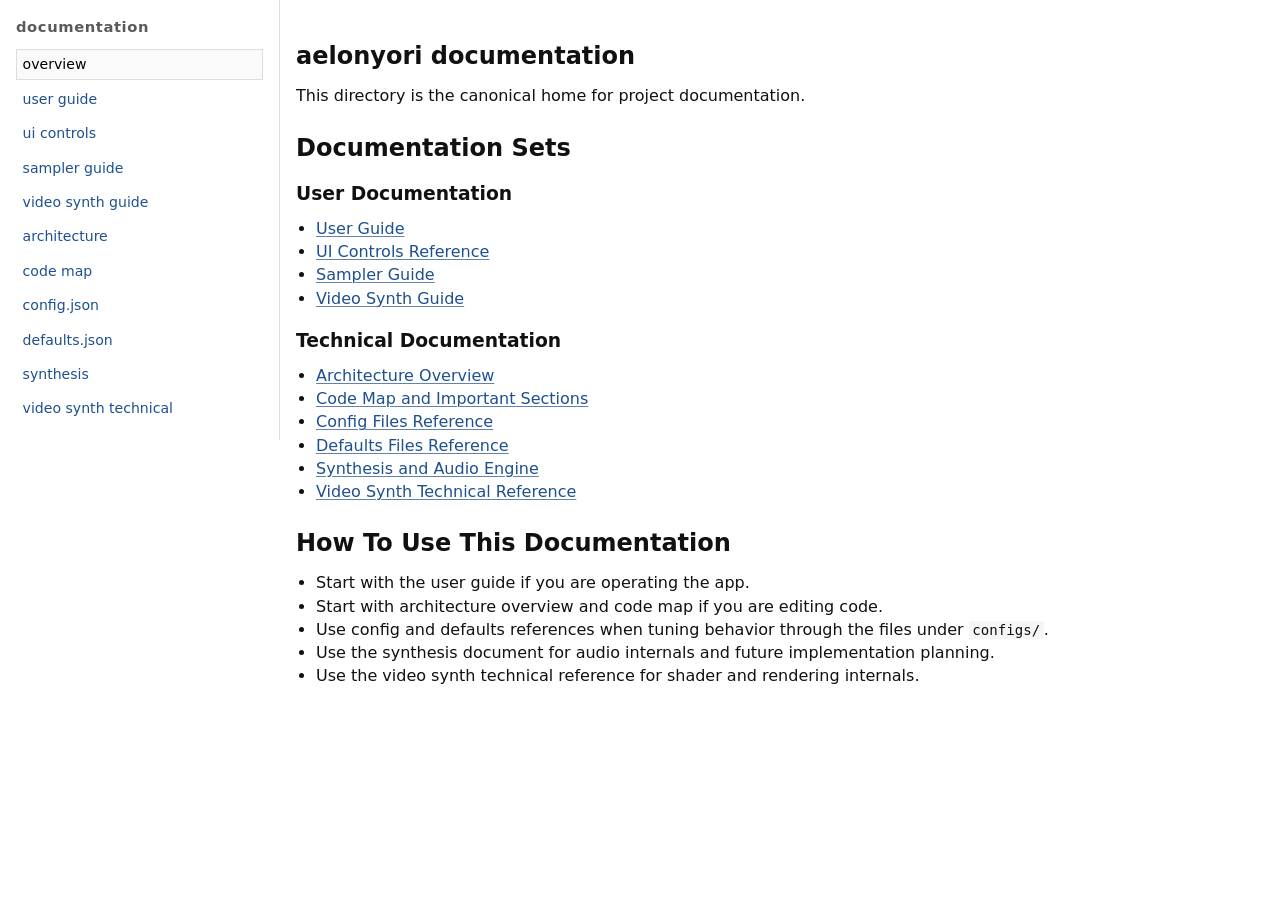
==== docs/index.html @ 9bd661e8 "video synth improvements; add documentation link; add default/config json for all modes" ====
<!doctype html>
<html lang="en">
<head>
  <meta charset="utf-8" />
  <meta name="viewport" content="width=device-width,initial-scale=1" />
  <title>aelonyori docs</title>
  <style>
    :root {
      --bg: #ffffff;
      --fg: #111111;
      --muted: #5a5a5a;
      --line: #dddddd;
      --accent: #000000;
      --surface: #fafafa;
      --link: #1e4f8f;
      --link-visited: #5f4f8f;
      --code-bg: #f6f6f6;
      --maxw: 980px;
      --sidebar: 280px;
    }

    * { box-sizing: border-box; }

    body {
      margin: 0;
      background: var(--bg);
      color: var(--fg);
      font-family: ui-sans-serif, system-ui, -apple-system, "Segoe UI", sans-serif;
      line-height: 1.45;
    }

    .layout {
      min-height: 100vh;
      display: grid;
      grid-template-columns: minmax(220px, var(--sidebar)) minmax(0, 1fr);
    }

    .nav {
      border-right: 1px solid var(--line);
      padding: 1rem;
      position: sticky;
      top: 0;
      align-self: start;
      max-height: 100vh;
      overflow: auto;
    }

    .nav h1 {
      margin: 0 0 0.75rem;
      font-size: 0.92rem;
      letter-spacing: 0.04em;
      text-transform: lowercase;
      color: var(--muted);
    }

    .nav ul {
      margin: 0;
      padding: 0;
      list-style: none;
      display: grid;
      gap: 0.25rem;
    }

    .nav a {
      text-decoration: none;
      font-size: 0.88rem;
      padding: 0.25rem 0.35rem;
      border: 1px solid transparent;
      display: block;
    }

    .nav a:link {
      color: var(--link);
    }

    .nav a:visited {
      color: var(--link-visited);
    }

    .nav a:hover,
    .nav a[aria-current="page"] {
      border-color: var(--line);
      color: var(--accent);
      background: var(--surface);
    }

    .nav a:hover,
    .nav a:focus-visible {
      font-weight: 700;
    }

    .nav a:focus-visible {
      outline: 2px solid var(--line);
      outline-offset: 2px;
    }

    main {
      min-width: 0;
      padding: 1rem;
    }

    .doc {
      margin: 0 auto;
      max-width: var(--maxw);
      overflow-wrap: anywhere;
    }

    .doc h1,
    .doc h2,
    .doc h3,
    .doc h4 {
      line-height: 1.2;
      margin: 1.1em 0 0.55em;
    }

    .doc p,
    .doc ul,
    .doc ol,
    .doc table,
    .doc pre,
    .doc blockquote {
      margin: 0.7rem 0;
    }

    .doc ul,
    .doc ol {
      padding-left: 1.25rem;
    }

    .doc code {
      font-family: ui-monospace, SFMono-Regular, Menlo, Monaco, Consolas, monospace;
      font-size: 0.88em;
      background: var(--code-bg);
      padding: 0.08rem 0.22rem;
    }

    .doc pre {
      background: var(--code-bg);
      border: 1px solid var(--line);
      padding: 0.6rem;
      overflow: auto;
    }

    .doc pre code {
      background: transparent;
      padding: 0;
    }

    .doc blockquote {
      border-left: 3px solid var(--line);
      color: var(--muted);
      padding-left: 0.75rem;
    }

    .doc table {
      border-collapse: collapse;
      width: 100%;
      max-width: 100%;
      display: block;
      overflow: auto;
    }

    .doc a:link {
      color: var(--link);
      text-decoration-color: color-mix(in srgb, var(--link) 70%, transparent);
      text-underline-offset: 0.12em;
      text-decoration-thickness: 0.09em;
    }

    .doc a:visited {
      color: var(--link-visited);
      text-decoration-color: color-mix(in srgb, var(--link-visited) 70%, transparent);
    }

    .doc a:hover,
    .doc a:focus-visible {
      color: var(--accent);
      text-decoration-color: currentColor;
      font-weight: 700;
    }

    .doc th,
    .doc td {
      border: 1px solid var(--line);
      text-align: left;
      padding: 0.38rem 0.45rem;
      vertical-align: top;
      white-space: nowrap;
    }

    .error {
      color: var(--fg);
      border: 1px solid var(--line);
      background: var(--surface);
      padding: 0.65rem;
      font-size: 0.9rem;
    }

    @media (max-width: 860px) {
      .layout {
        grid-template-columns: 1fr;
      }
      .nav {
        position: static;
        max-height: none;
        border-right: 0;
        border-bottom: 1px solid var(--line);
      }
    }
  </style>
</head>
<body>
  <div class="layout">
    <nav class="nav" aria-label="docs navigation">
      <h1>documentation</h1>
      <ul id="docNav"></ul>
    </nav>
    <main>
      <article id="doc" class="doc" aria-live="polite"></article>
    </main>
  </div>

  <script>
    (function () {
      const docs = [
        { file: "README.md", label: "overview" },
        { file: "user/user-guide.md", label: "user guide" },
        { file: "user/ui-controls-reference.md", label: "ui controls" },
        { file: "user/sampler-guide.md", label: "sampler guide" },
        { file: "user/video-synth-guide.md", label: "video synth guide" },
        { file: "technical/architecture-overview.md", label: "architecture" },
        { file: "technical/code-map.md", label: "code map" },
        { file: "technical/config-json-reference.md", label: "config.json" },
        { file: "technical/defaults-json-reference.md", label: "defaults.json" },
        { file: "technical/synthesis.md", label: "synthesis" },
        { file: "technical/video-synth.md", label: "video synth technical" }
      ];

      const navEl = document.getElementById("docNav");
      const docEl = document.getElementById("doc");
      const byFile = new Map(docs.map((entry) => [entry.file, entry]));
      const url = new URL(window.location.href);
      const activeThemeA = normalizeHexColorParam(url.searchParams.get("themeA"));
      const activeThemeB = normalizeHexColorParam(url.searchParams.get("themeB"));

      if (activeThemeA && activeThemeB) {
        applyDocsTheme(activeThemeA, activeThemeB);
      }

      function normalizeHexColorParam(value) {
        const raw = String(value || "").trim();
        const short = raw.match(/^#?([0-9a-fA-F]{3})$/);
        if (short) {
          const v = short[1];
          return `#${v[0]}${v[0]}${v[1]}${v[1]}${v[2]}${v[2]}`.toLowerCase();
        }
        const long = raw.match(/^#?([0-9a-fA-F]{6})$/);
        if (long) {
          return `#${long[1]}`.toLowerCase();
        }
        return null;
      }

      function parseHex(hex) {
        const m = String(hex || "").match(/^#([0-9a-f]{6})$/i);
        if (!m) return null;
        const value = m[1];
        return {
          r: Number.parseInt(value.slice(0, 2), 16),
          g: Number.parseInt(value.slice(2, 4), 16),
          b: Number.parseInt(value.slice(4, 6), 16),
        };
      }

      function mixRgb(a, b, t) {
        const clamped = Math.max(0, Math.min(1, Number.isFinite(t) ? t : 0));
        return {
          r: Math.round(a.r + (b.r - a.r) * clamped),
          g: Math.round(a.g + (b.g - a.g) * clamped),
          b: Math.round(a.b + (b.b - a.b) * clamped),
        };
      }

      function rgbToCss(rgb) {
        return `rgb(${rgb.r}, ${rgb.g}, ${rgb.b})`;
      }

      function applyDocsTheme(themeA, themeB) {
        const bg = parseHex(themeA);
        const fg = parseHex(themeB);
        if (!bg || !fg) return;
        const root = document.documentElement;
        root.style.setProperty("--bg", themeA);
        root.style.setProperty("--fg", themeB);
        root.style.setProperty("--accent", themeB);
        root.style.setProperty("--muted", rgbToCss(mixRgb(bg, fg, 0.62)));
        root.style.setProperty("--line", rgbToCss(mixRgb(bg, fg, 0.22)));
        root.style.setProperty("--surface", rgbToCss(mixRgb(bg, fg, 0.08)));
        root.style.setProperty("--code-bg", rgbToCss(mixRgb(bg, fg, 0.1)));
        root.style.setProperty("--link", rgbToCss(mixRgb(bg, fg, 0.86)));
        root.style.setProperty("--link-visited", rgbToCss(mixRgb(bg, fg, 0.68)));
      }

      function buildDocHref(file) {
        const next = new URL(window.location.pathname, window.location.origin);
        next.searchParams.set("page", file);
        if (activeThemeA && activeThemeB) {
          next.searchParams.set("themeA", activeThemeA);
          next.searchParams.set("themeB", activeThemeB);
        }
        return next.pathname + next.search;
      }

      function escapeHtml(text) {
        return String(text)
          .replace(/&/g, "&amp;")
          .replace(/</g, "&lt;")
          .replace(/>/g, "&gt;");
      }

      function escapeAttr(text) {
        return escapeHtml(text).replace(/\"/g, "&quot;");
      }

      function resolveDocHref(href, currentFile) {
        const raw = String(href || "").trim();
        if (!raw) return "#";
        if (/^(https?:|mailto:|#)/i.test(raw)) return raw;

        const baseDir = String(currentFile || "README.md")
          .split("/")
          .slice(0, -1)
          .join("/");

        const joined = raw.startsWith("/")
          ? raw.replace(/^\/+/, "")
          : (baseDir ? `${baseDir}/${raw}` : raw);

        const parts = [];
        for (const part of joined.split("/")) {
          if (!part || part === ".") continue;
          if (part === "..") {
            if (parts.length) parts.pop();
            continue;
          }
          parts.push(part);
        }
        const normalized = parts.join("/");

        if (/\.md$/i.test(normalized) && byFile.has(normalized)) {
          return buildDocHref(normalized);
        }
        return raw;
      }

      function parseInline(text, currentFile) {
        let out = escapeHtml(text);
        out = out.replace(/\*\*([^*]+)\*\*/g, "<strong>$1</strong>");
        out = out.replace(/\*([^*]+)\*/g, "<em>$1</em>");
        out = out.replace(/`([^`]+)`/g, "<code>$1</code>");
        out = out.replace(/\[([^\]]+)\]\(([^)]+)\)/g, function (_m, label, href) {
          const safeHref = escapeAttr(resolveDocHref(href, currentFile));
          return '<a href="' + safeHref + '">' + label + '</a>';
        });
        return out;
      }

      function renderMarkdown(md, currentFile) {
        const lines = String(md || "").replace(/\r\n?/g, "\n").split("\n");
        let i = 0;
        let html = "";

        function parseTable(start) {
          let row = lines[start] || "";
          if (!row.includes("|")) return null;
          const sep = lines[start + 1] || "";
          if (!/^\s*\|?[\s:-]+\|[\s|:-]*$/.test(sep)) return null;

          const parseRow = (line) => line
            .trim()
            .replace(/^\|/, "")
            .replace(/\|$/, "")
            .split("|")
            .map((part) => parseInline(part.trim(), currentFile));

          const head = parseRow(row);
          const body = [];
          let idx = start + 2;
          while (idx < lines.length && /\|/.test(lines[idx])) {
            body.push(parseRow(lines[idx]));
            idx += 1;
          }

          let t = "<table><thead><tr>";
          for (const cell of head) t += "<th>" + cell + "</th>";
          t += "</tr></thead><tbody>";
          for (const r of body) {
            t += "<tr>";
            for (const cell of r) t += "<td>" + cell + "</td>";
            t += "</tr>";
          }
          t += "</tbody></table>";
          return { html: t, next: idx };
        }

        while (i < lines.length) {
          const line = lines[i];

          if (!line.trim()) {
            i += 1;
            continue;
          }

          const table = parseTable(i);
          if (table) {
            html += table.html;
            i = table.next;
            continue;
          }

          const codeFence = line.match(/^```/);
          if (codeFence) {
            const lang = line.slice(3).trim();
            i += 1;
            const block = [];
            while (i < lines.length && !/^```/.test(lines[i])) {
              block.push(lines[i]);
              i += 1;
            }
            if (i < lines.length) i += 1;
            html += '<pre><code' + (lang ? ' class="language-' + escapeAttr(lang) + '"' : "") + '>'
              + escapeHtml(block.join("\n")) + "</code></pre>";
            continue;
          }

          const heading = line.match(/^(#{1,6})\s+(.+)$/);
          if (heading) {
            const level = heading[1].length;
            html += "<h" + level + ">" + parseInline(heading[2].trim(), currentFile) + "</h" + level + ">";
            i += 1;
            continue;
          }

          const quote = line.match(/^>\s?(.*)$/);
          if (quote) {
            const q = [];
            while (i < lines.length) {
              const qLine = lines[i].match(/^>\s?(.*)$/);
              if (!qLine) break;
              q.push(parseInline(qLine[1], currentFile));
              i += 1;
            }
            html += "<blockquote>" + q.join("<br />") + "</blockquote>";
            continue;
          }

          const ul = line.match(/^\s*[-*]\s+(.+)$/);
          if (ul) {
            const items = [];
            while (i < lines.length) {
              const m = lines[i].match(/^\s*[-*]\s+(.+)$/);
              if (!m) break;
              items.push("<li>" + parseInline(m[1].trim(), currentFile) + "</li>");
              i += 1;
            }
            html += "<ul>" + items.join("") + "</ul>";
            continue;
          }

          const ol = line.match(/^\s*\d+\.\s+(.+)$/);
          if (ol) {
            const items = [];
            while (i < lines.length) {
              const m = lines[i].match(/^\s*\d+\.\s+(.+)$/);
              if (!m) break;
              items.push("<li>" + parseInline(m[1].trim(), currentFile) + "</li>");
              i += 1;
            }
            html += "<ol>" + items.join("") + "</ol>";
            continue;
          }

          const para = [];
          while (i < lines.length && lines[i].trim()) {
            if (/^(#{1,6})\s+/.test(lines[i])) break;
            if (/^```/.test(lines[i])) break;
            if (/^\s*[-*]\s+/.test(lines[i])) break;
            if (/^\s*\d+\.\s+/.test(lines[i])) break;
            if (/^>\s?/.test(lines[i])) break;
            para.push(parseInline(lines[i].trim(), currentFile));
            i += 1;
          }
          if (para.length) html += "<p>" + para.join(" ") + "</p>";
        }

        return html;
      }

      function normalizePageParam(raw) {
        const value = String(raw || "").trim().replace(/^\/+/, "");
        if (!value) return "README.md";
        if (!/^[A-Za-z0-9._\/-]+$/.test(value)) return "README.md";
        if (!/\.md$/i.test(value)) return "README.md";
        if (value.includes("..")) return "README.md";
        return byFile.has(value) ? value : "README.md";
      }

      function makeNav(currentFile) {
        navEl.innerHTML = "";
        for (const entry of docs) {
          const li = document.createElement("li");
          const a = document.createElement("a");
          a.href = buildDocHref(entry.file);
          a.textContent = entry.label;
          if (entry.file === currentFile) a.setAttribute("aria-current", "page");
          li.appendChild(a);
          navEl.appendChild(li);
        }
      }

      async function loadDoc(file) {
        makeNav(file);
        try {
          const res = await fetch(file, { cache: "no-cache" });
          if (!res.ok) throw new Error("HTTP " + res.status);
          const md = await res.text();
          docEl.innerHTML = renderMarkdown(md, file);
          document.title = "aelonyori docs - " + (byFile.get(file)?.label || file);
        } catch (err) {
          docEl.innerHTML = '<div class="error">Failed to load documentation page: ' + escapeHtml(file)
            + '<br />' + escapeHtml(String(err && err.message ? err.message : err)) + "</div>";
        }
      }

      const page = normalizePageParam(url.searchParams.get("page"));
      loadDoc(page);
    })();
  </script>
</body>
</html>
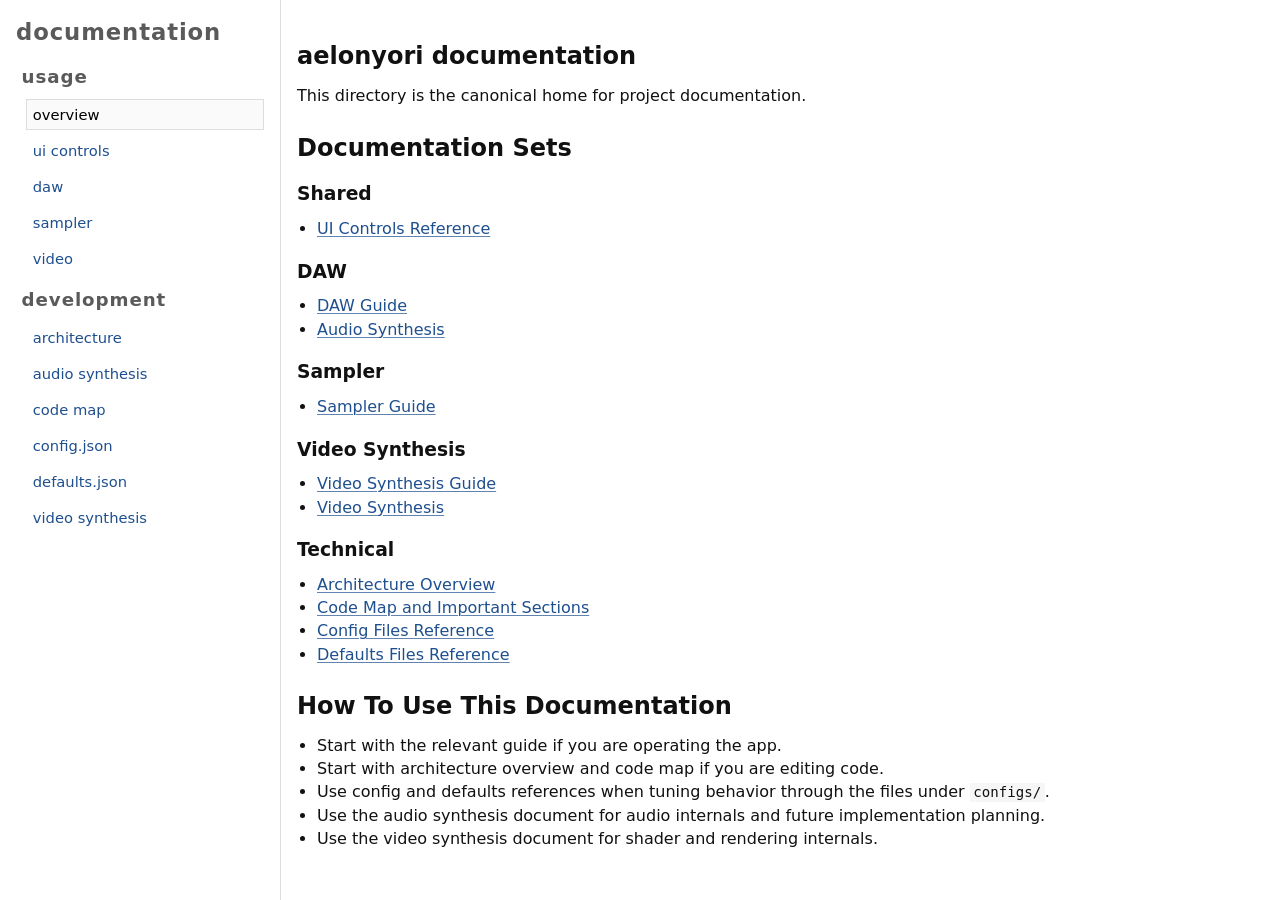
==== commit 520503ae: "add shared utils, hub, and css; fix video saving; update docs and add link to global settings" ====
--- a/docs/index.html
+++ b/docs/index.html
@@ -36,7 +36,6 @@
     }
 
     .nav {
-      border-right: 1px solid var(--line);
       padding: 1rem;
       position: sticky;
       top: 0;
@@ -47,7 +46,8 @@
 
     .nav h1 {
       margin: 0 0 0.75rem;
-      font-size: 0.92rem;
+      font-size: 1.42rem;
+      font-weight: 700;
       letter-spacing: 0.04em;
       text-transform: lowercase;
       color: var(--muted);
@@ -61,9 +61,58 @@
       gap: 0.25rem;
     }
 
+    .navSection {
+      display: grid;
+      gap: 0.3rem;
+      margin-bottom: 0.35rem;
+    }
+
+    .navSectionLabel {
+      font-size: 1.14rem;
+      letter-spacing: 0.05em;
+      text-transform: lowercase;
+      color: var(--muted);
+      font-weight: 700;
+      padding: 0.2rem 0.35rem;
+    }
+
+    .nav .navSectionList {
+      margin: 0;
+      padding: 0 0 0 1ch;
+      list-style: none;
+      display: grid;
+      gap: 0.3rem;
+    }
+
+    .navSharedDoc {
+      margin-left: 0;
+    }
+
+    .navApp {
+      display: grid;
+      gap: 0.15rem;
+      margin-left: 0;
+    }
+
+    .navAppLabel {
+      font-size: 1.02rem;
+      text-transform: lowercase;
+      color: var(--muted);
+      font-weight: 700;
+      padding: 0.12rem 0.35rem;
+    }
+
+    .nav .navAppList {
+      margin: 0;
+      padding: 0 0 0 2ch;
+      list-style: none;
+      display: grid;
+      gap: 0.2rem;
+    }
+
     .nav a {
       text-decoration: none;
-      font-size: 0.88rem;
+      font-size: 0.92rem;
       padding: 0.25rem 0.35rem;
       border: 1px solid transparent;
       display: block;
@@ -97,6 +146,7 @@
     main {
       min-width: 0;
       padding: 1rem;
+      border-left: 1px solid var(--line);
     }
 
     .doc {
@@ -222,19 +272,31 @@
 
   <script>
     (function () {
-      const docs = [
-        { file: "README.md", label: "overview" },
-        { file: "user/user-guide.md", label: "user guide" },
-        { file: "user/ui-controls-reference.md", label: "ui controls" },
-        { file: "user/sampler-guide.md", label: "sampler guide" },
-        { file: "user/video-synth-guide.md", label: "video synth guide" },
-        { file: "technical/architecture-overview.md", label: "architecture" },
-        { file: "technical/code-map.md", label: "code map" },
-        { file: "technical/config-json-reference.md", label: "config.json" },
-        { file: "technical/defaults-json-reference.md", label: "defaults.json" },
-        { file: "technical/synthesis.md", label: "synthesis" },
-        { file: "technical/video-synth.md", label: "video synth technical" }
+      const docsTree = [
+        {
+          title: "usage",
+          docs: [
+            { file: "README.md", label: "overview" },
+            { file: "ui-controls-reference.md", label: "ui controls" },
+            { file: "daw/guide.md", label: "daw" },
+            { file: "sampler/guide.md", label: "sampler" },
+            { file: "video/guide.md", label: "video" },
+          ],
+        },
+        {
+          title: "development",
+          docs: [
+            { file: "technical/architecture-overview.md", label: "architecture" },
+            { file: "daw/audio-synthesis.md", label: "audio synthesis" },
+            { file: "technical/code-map.md", label: "code map" },
+            { file: "technical/config-json-reference.md", label: "config.json" },
+            { file: "technical/defaults-json-reference.md", label: "defaults.json" },
+            { file: "video/synthesis.md", label: "video synthesis" },
+          ],
+        },
       ];
+
+      const docs = docsTree.flatMap((section) => section.docs || []);
 
       const navEl = document.getElementById("docNav");
       const docEl = document.getElementById("doc");
@@ -507,15 +569,41 @@
 
       function makeNav(currentFile) {
         navEl.innerHTML = "";
-        for (const entry of docs) {
+
+        const navList = document.createElement("ul");
+
+        function makeDocItem(entry, className) {
           const li = document.createElement("li");
+          if (className) li.className = className;
           const a = document.createElement("a");
           a.href = buildDocHref(entry.file);
           a.textContent = entry.label;
           if (entry.file === currentFile) a.setAttribute("aria-current", "page");
           li.appendChild(a);
-          navEl.appendChild(li);
-        }
+          return li;
+        }
+
+        for (const section of docsTree) {
+          const sectionLi = document.createElement("li");
+          sectionLi.className = "navSection";
+
+          const sectionLabel = document.createElement("span");
+          sectionLabel.className = "navSectionLabel";
+          sectionLabel.textContent = section.title;
+          sectionLi.appendChild(sectionLabel);
+
+          const sectionList = document.createElement("ul");
+          sectionList.className = "navSectionList";
+
+          for (const entry of section.docs || []) {
+            sectionList.appendChild(makeDocItem(entry, null));
+          }
+
+          sectionLi.appendChild(sectionList);
+          navList.appendChild(sectionLi);
+        }
+
+        navEl.appendChild(navList);
       }
 
       async function loadDoc(file) {
